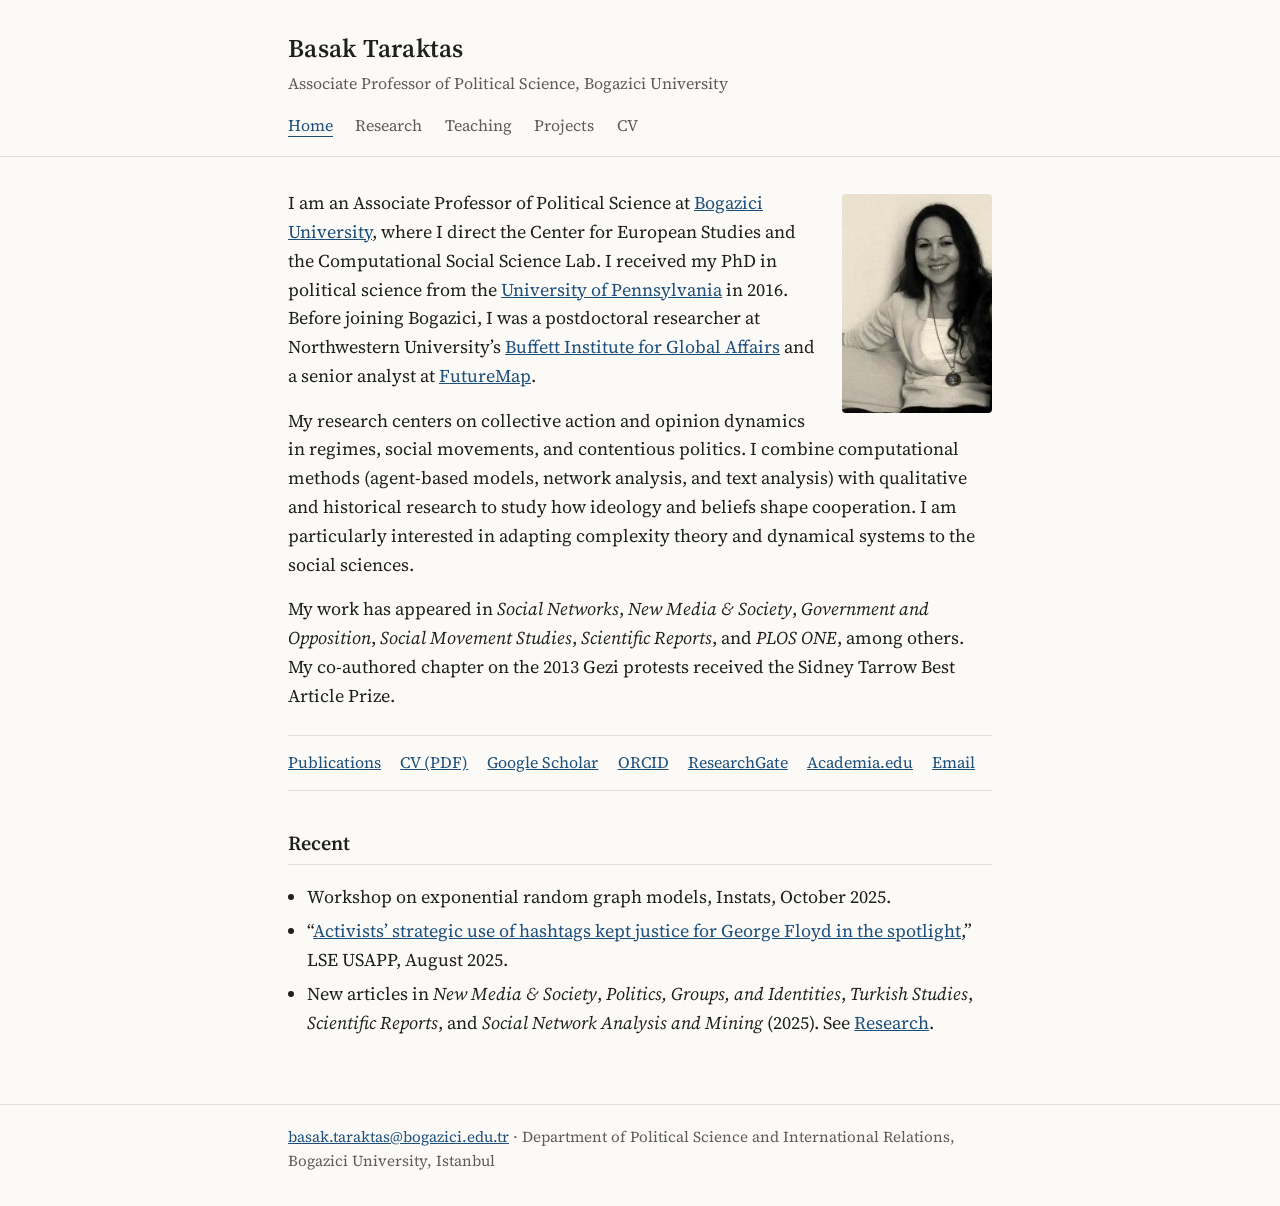
==== index.html @ 471e7c50 "Initial static site for basaktaraktas.com Co-Authored-By: Claude Opus 5.5 <noreply@anthropic.com>" ====
<!DOCTYPE html>
<html lang="en">
<head>
  <meta charset="utf-8">
  <meta name="viewport" content="width=device-width, initial-scale=1">
  <title>Basak Taraktas</title>
  <meta name="description" content="Basak Taraktas is an Associate Professor of Political Science at Bogazici University who studies collective action, opinion dynamics, and computational social science.">
  <link rel="canonical" href="https://basaktaraktas.com/">
  <meta property="og:type" content="website">
  <meta property="og:title" content="Basak Taraktas">
  <meta property="og:description" content="Basak Taraktas is an Associate Professor of Political Science at Bogazici University who studies collective action, opinion dynamics, and computational social science.">
  <meta property="og:url" content="https://basaktaraktas.com/">
  <meta property="og:image" content="https://basaktaraktas.com/img/basak-taraktas.jpg">
  <meta name="twitter:card" content="summary">
  <link rel="icon" href="/favicon.svg" type="image/svg+xml">
  <link rel="preconnect" href="https://fonts.googleapis.com">
  <link rel="preconnect" href="https://fonts.gstatic.com" crossorigin>
  <link href="https://fonts.googleapis.com/css2?family=Source+Serif+4:ital,opsz,wght@0,8..60,400;0,8..60,600;1,8..60,400&display=swap" rel="stylesheet">
  <link rel="stylesheet" href="/style.css">
</head>
<body>
  <header class="site-header">
    <div class="wrap">
      <a class="site-name" href="/">Basak Taraktas</a>
      <p class="site-role">Associate Professor of Political Science, Bogazici University</p>
      <nav aria-label="Main">
      <ul>
        <li><a href="/" aria-current="page">Home</a></li>
        <li><a href="/research/">Research</a></li>
        <li><a href="/teaching/">Teaching</a></li>
        <li><a href="/projects/">Projects</a></li>
        <li><a href="/files/taraktas-cv.pdf">CV</a></li>
      </ul>
      </nav>
    </div>
  </header>
  <main>
    <div class="wrap">
      <img class="portrait" src="/img/basak-taraktas.jpg" alt="Photo of Basak Taraktas" width="189" height="276">
      <p>I am an Associate Professor of Political Science at <a href="https://pols.boun.edu.tr/faculty">Bogazici University</a>, where I direct the Center for European Studies and the Computational Social Science Lab. I received my PhD in political science from the <a href="https://www.polisci.upenn.edu">University of Pennsylvania</a> in 2016. Before joining Bogazici, I was a postdoctoral researcher at Northwestern University’s <a href="https://buffett.northwestern.edu">Buffett Institute for Global Affairs</a> and a senior analyst at <a href="https://futuremap.io">FutureMap</a>.</p>
      <p>My research centers on collective action and opinion dynamics in regimes, social movements, and contentious politics. I combine computational methods (agent-based models, network analysis, and text analysis) with qualitative and historical research to study how ideology and beliefs shape cooperation. I am particularly interested in adapting complexity theory and dynamical systems to the social sciences.</p>
      <p>My work has appeared in <em>Social Networks</em>, <em>New Media &amp; Society</em>, <em>Government and Opposition</em>, <em>Social Movement Studies</em>, <em>Scientific Reports</em>, and <em>PLOS ONE</em>, among others. My co-authored chapter on the 2013 Gezi protests received the Sidney Tarrow Best Article Prize.</p>
      <p class="links">
        <a href="/research/">Publications</a>
        <a href="/files/taraktas-cv.pdf">CV (PDF)</a>
        <a href="https://scholar.google.com/citations?user=_tt1o7cAAAAJ">Google Scholar</a>
        <a href="https://orcid.org/0000-0001-5479-4801">ORCID</a>
        <a href="https://www.researchgate.net/profile/Basak_Taraktas">ResearchGate</a>
        <a href="https://boun.academia.edu/BasakTaraktas">Academia.edu</a>
        <a href="mailto:basak.taraktas@bogazici.edu.tr">Email</a>
      </p>

      <h2>Recent</h2>
      <ul class="plain">
        <li>Workshop on exponential random graph models, Instats, October 2025.</li>
        <li>“<a href="https://blogs.lse.ac.uk/usappblog/2025/08/18/activists-strategic-use-of-hashtags-kept-justice-for-george-floyd-in-the-spotlight/">Activists’ strategic use of hashtags kept justice for George Floyd in the spotlight</a>,” LSE USAPP, August 2025.</li>
        <li>New articles in <em>New Media &amp; Society</em>, <em>Politics, Groups, and Identities</em>, <em>Turkish Studies</em>, <em>Scientific Reports</em>, and <em>Social Network Analysis and Mining</em> (2025). See <a href="/research/">Research</a>.</li>
      </ul>
    </div>
  </main>
  <footer class="site-footer">
    <div class="wrap">
      <a href="mailto:basak.taraktas@bogazici.edu.tr">basak.taraktas@bogazici.edu.tr</a> · Department of Political Science and International Relations, Bogazici University, Istanbul
    </div>
  </footer>
</body>
</html>
---- style.css ----
:root {
  --bg: #fbfaf7;
  --text: #1f1f1d;
  --muted: #5f5d57;
  --rule: #e2dfd7;
  --accent: #1d4f7a;
  --accent-hover: #0f3556;
}
@media (prefers-color-scheme: dark) {
  :root {
    --bg: #161615;
    --text: #e9e6df;
    --muted: #a5a199;
    --rule: #33322f;
    --accent: #8cb8e0;
    --accent-hover: #b5d3ef;
  }
}

* { box-sizing: border-box; }

html { -webkit-text-size-adjust: 100%; }

body {
  margin: 0;
  background: var(--bg);
  color: var(--text);
  font-family: "Source Serif 4", Georgia, "Times New Roman", serif;
  font-size: 1.125rem;
  line-height: 1.6;
}

.wrap {
  max-width: 46rem;
  margin: 0 auto;
  padding: 0 1rem;
}

/* Header */
.site-header {
  border-bottom: 1px solid var(--rule);
  padding: 1.75rem 0 1rem;
}
.site-name {
  font-size: 1.6rem;
  font-weight: 600;
  letter-spacing: 0.01em;
  color: var(--text);
  text-decoration: none;
}
.site-role {
  margin: 0.15rem 0 0.9rem;
  color: var(--muted);
  font-size: 1rem;
}
nav ul {
  list-style: none;
  margin: 0;
  padding: 0;
  display: flex;
  flex-wrap: wrap;
  gap: 0.35rem 1.4rem;
}
nav a {
  color: var(--muted);
  text-decoration: none;
  font-size: 1rem;
}
nav a:hover,
nav a[aria-current="page"] {
  color: var(--accent);
}
nav a[aria-current="page"] {
  text-decoration: underline;
  text-underline-offset: 0.3em;
}

/* Content */
main { padding: 2rem 0 3rem; }

h1 {
  font-size: 1.75rem;
  font-weight: 600;
  margin: 0 0 1.25rem;
}
h2 {
  font-size: 1.25rem;
  font-weight: 600;
  margin: 2.25rem 0 0.75rem;
  padding-bottom: 0.3rem;
  border-bottom: 1px solid var(--rule);
}
h3 {
  font-size: 1.1rem;
  font-weight: 600;
  margin: 1.75rem 0 0.4rem;
}

a { color: var(--accent); }
a:hover { color: var(--accent-hover); }

p { margin: 0 0 1rem; }

.portrait {
  float: right;
  width: 150px;
  height: auto;
  margin: 0.3rem 0 1rem 1.5rem;
  border-radius: 4px;
}
@media (max-width: 30rem) {
  .portrait {
    float: none;
    display: block;
    margin: 0 0 1.25rem;
  }
}

.links {
  clear: both;
  display: flex;
  flex-wrap: wrap;
  gap: 0.4rem 1.2rem;
  padding: 0.9rem 0;
  margin: 1.5rem 0 0;
  border-top: 1px solid var(--rule);
  border-bottom: 1px solid var(--rule);
  font-size: 1rem;
}

.pubs {
  list-style: none;
  margin: 0;
  padding: 0;
}
.pubs li {
  margin: 0 0 1rem;
  padding-left: 1rem;
  border-left: 2px solid var(--rule);
}
.pubs .title { font-weight: 600; }
.pubs .meta {
  display: block;
  color: var(--muted);
  font-size: 1rem;
}

ul.plain { padding-left: 1.2rem; }
ul.plain li { margin-bottom: 0.35rem; }

.note {
  color: var(--muted);
  font-size: 1rem;
}

/* Footer */
.site-footer {
  border-top: 1px solid var(--rule);
  padding: 1.25rem 0 2rem;
  color: var(--muted);
  font-size: 0.95rem;
}
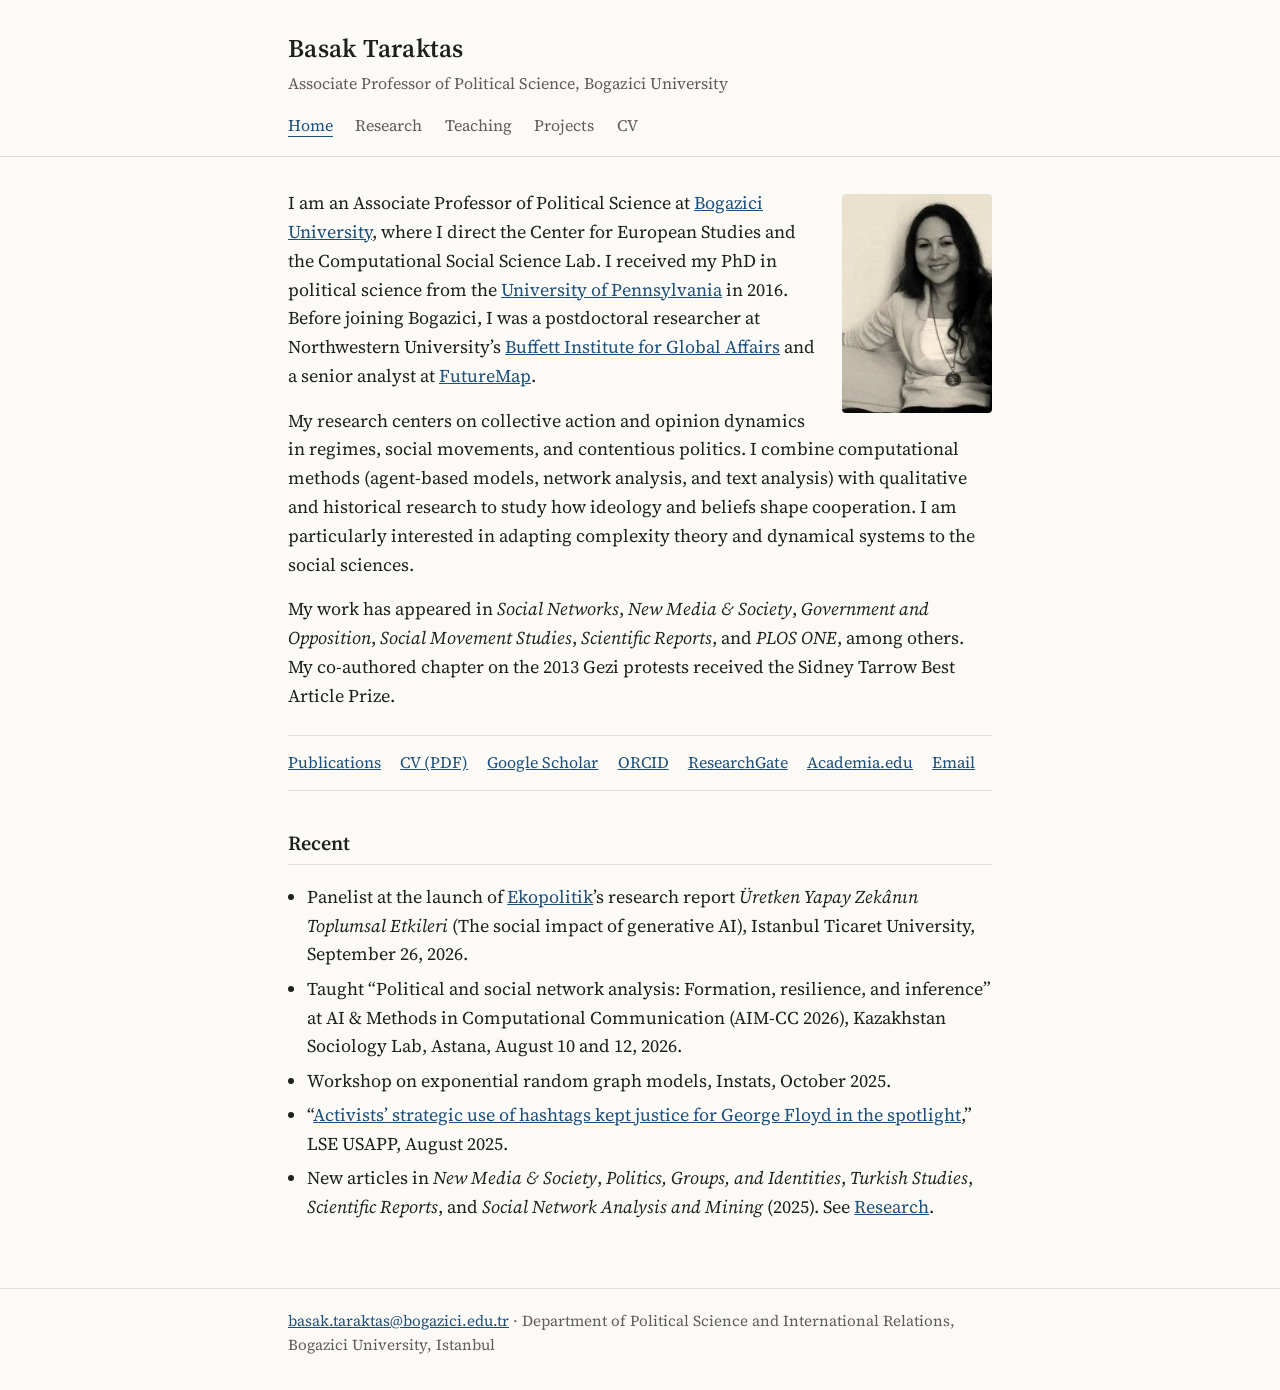
==== commit 2c831e05: "Add 2026 AIM-CC course and Ekopolitik panel Co-Authored-By: Claude Opus 5.5 <noreply@anthropic.com>" ====
--- a/index.html
+++ b/index.html
@@ -52,6 +52,8 @@
 
       <h2>Recent</h2>
       <ul class="plain">
+        <li>Panelist at the launch of <a href="https://www.ekopolitik.org">Ekopolitik</a>’s research report <em>Üretken Yapay Zekânın Toplumsal Etkileri</em> (The social impact of generative AI), Istanbul Ticaret University, September 26, 2026.</li>
+        <li>Taught “Political and social network analysis: Formation, resilience, and inference” at AI &amp; Methods in Computational Communication (AIM-CC 2026), Kazakhstan Sociology Lab, Astana, August 10 and 12, 2026.</li>
         <li>Workshop on exponential random graph models, Instats, October 2025.</li>
         <li>“<a href="https://blogs.lse.ac.uk/usappblog/2025/08/18/activists-strategic-use-of-hashtags-kept-justice-for-george-floyd-in-the-spotlight/">Activists’ strategic use of hashtags kept justice for George Floyd in the spotlight</a>,” LSE USAPP, August 2025.</li>
         <li>New articles in <em>New Media &amp; Society</em>, <em>Politics, Groups, and Identities</em>, <em>Turkish Studies</em>, <em>Scientific Reports</em>, and <em>Social Network Analysis and Mining</em> (2025). See <a href="/research/">Research</a>.</li>
